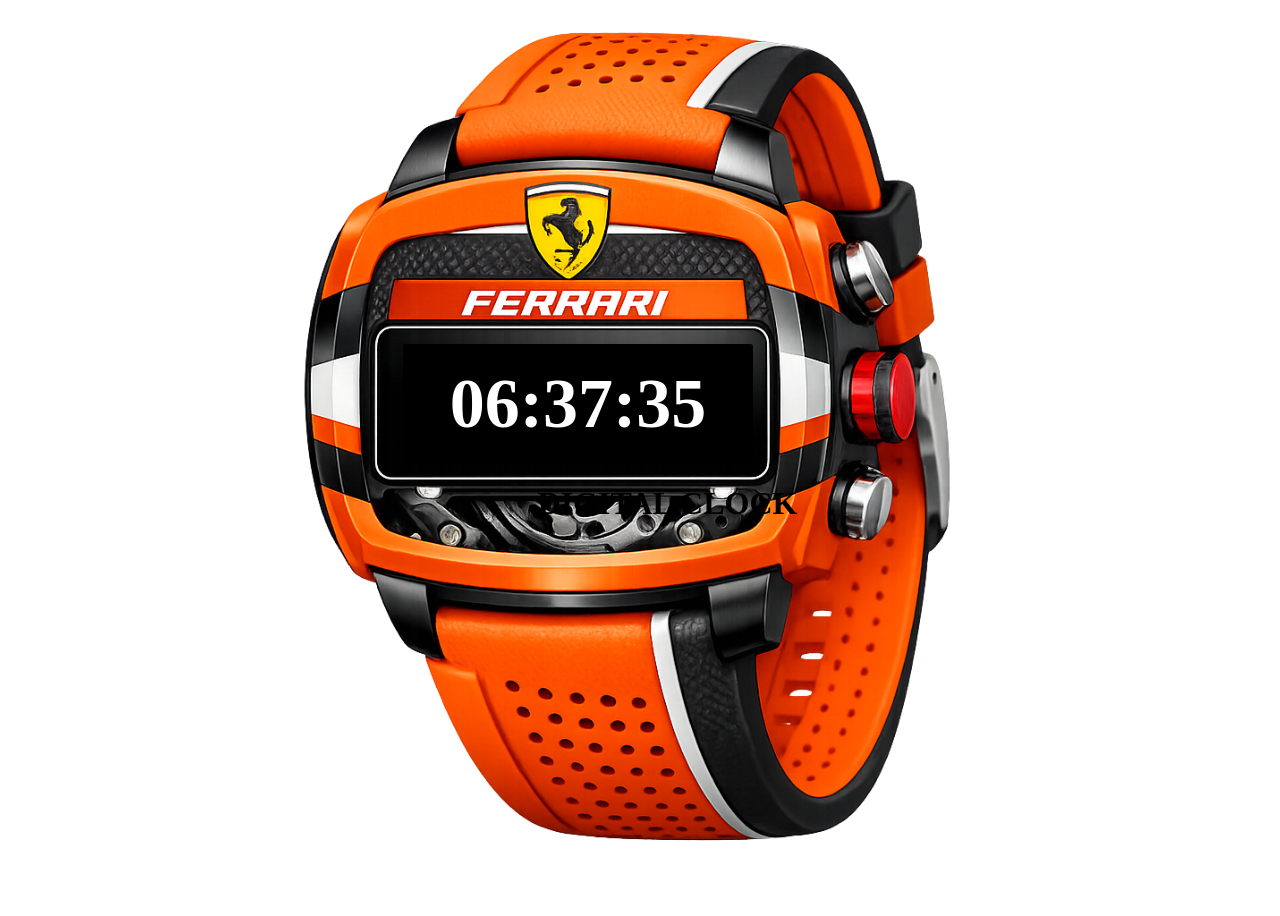
==== watchmodel.html @ 06c06382 "watchmodel" ====
<!DOCTYPE html>
<html lang="en">
<head>
    <meta charset="UTF-8">
    <meta name="viewport" content="width=device-width, initial-scale=1.0">
    <title>Digitalo-Clock</title>
    <style>
        body{
            display: flex;
            flex-direction: column;
            justify-content: center;
            align-items: center;
            height: 100vh;
            background-image: url("images/watch.png");
            background-position: center;
            background-size: cover;
           
        }
        #clockbox{
            margin-left: -124px;
            margin-top: -29px;
            height: 120px;
            width: 350px;
            border-radius: 3px; 
            display: flex;
            align-items: center;
            justify-content: center;
            background-color: black;
            color: white;
            font-size:70px;
            font-weight: 700;
            /* border: 8px rgb(231, 231, 231) solid; */
            /* border-radius: 25px; */
        }
        h1{
            margin-left: 55px;
        }
    </style>
</head>
<body>
    <div id="clockbox"></div>
    <h1>DIGITAL CLOCK</h1>

    <script>
       
       function timeclock(){
       let date=new Date();
        let h= date.getHours();
        let m= date.getMinutes();
        let s= date.getSeconds();

        h=(h<10)? "0" + h : h;
        m=(m<10)? "0" + m : m;
        s=(s<10)? "0" + s : s;

        let time=h +":" + m  + ":"+s;

        document.getElementById("clockbox").innerText=time;
        setTimeout(timeclock,1000);
        }
        timeclock();
        </script>
</body>
</html>
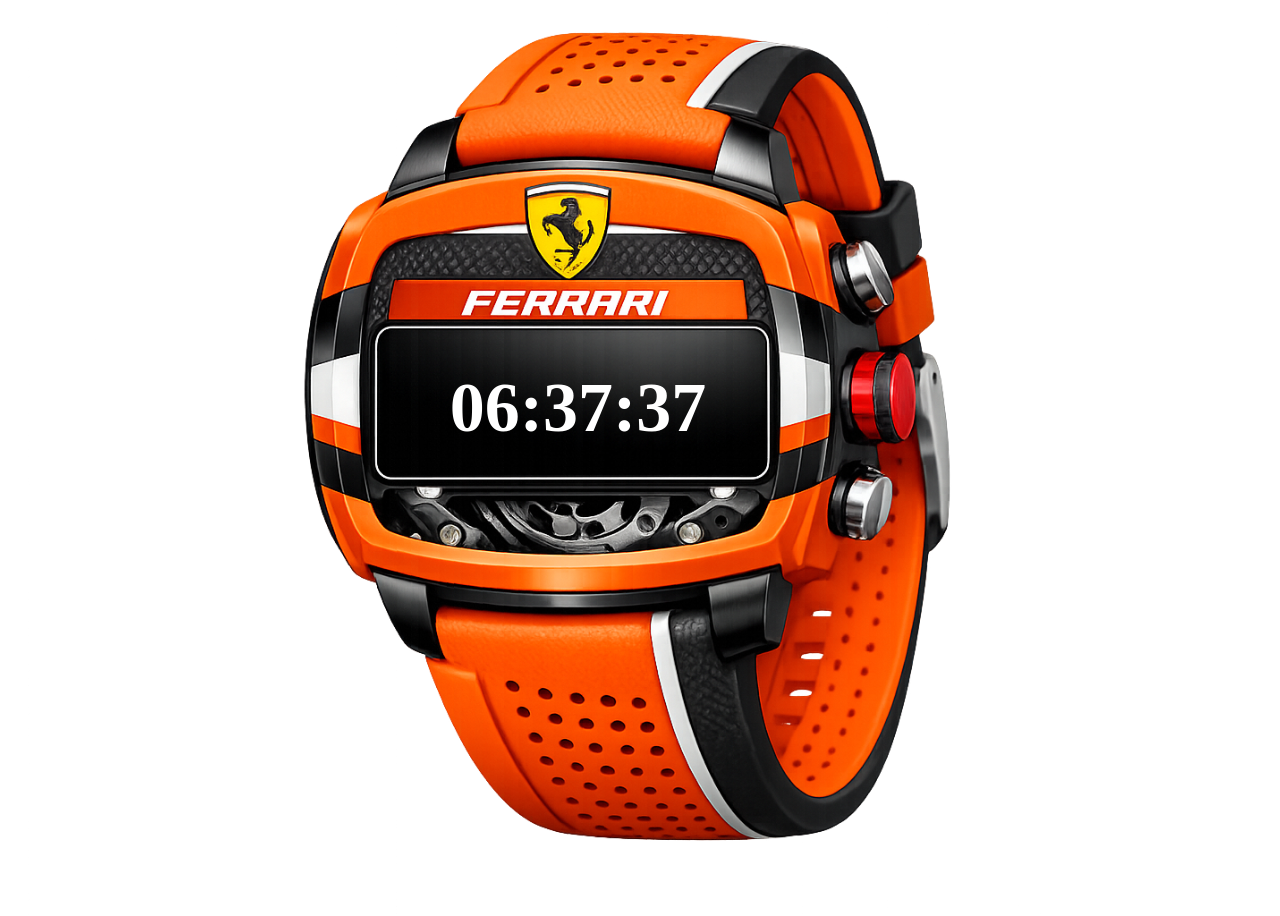
==== commit 90b536b0: "heading removal" ====
--- a/watchmodel.html
+++ b/watchmodel.html
@@ -18,14 +18,14 @@
         }
         #clockbox{
             margin-left: -124px;
-            margin-top: -29px;
+            margin-top: -100px;
             height: 120px;
             width: 350px;
             border-radius: 3px; 
             display: flex;
             align-items: center;
             justify-content: center;
-            background-color: black;
+            /* background-color: black; */
             color: white;
             font-size:70px;
             font-weight: 700;
@@ -39,7 +39,7 @@
 </head>
 <body>
     <div id="clockbox"></div>
-    <h1>DIGITAL CLOCK</h1>
+    <!-- <h1>DIGITAL CLOCK</h1> -->
 
     <script>
        
